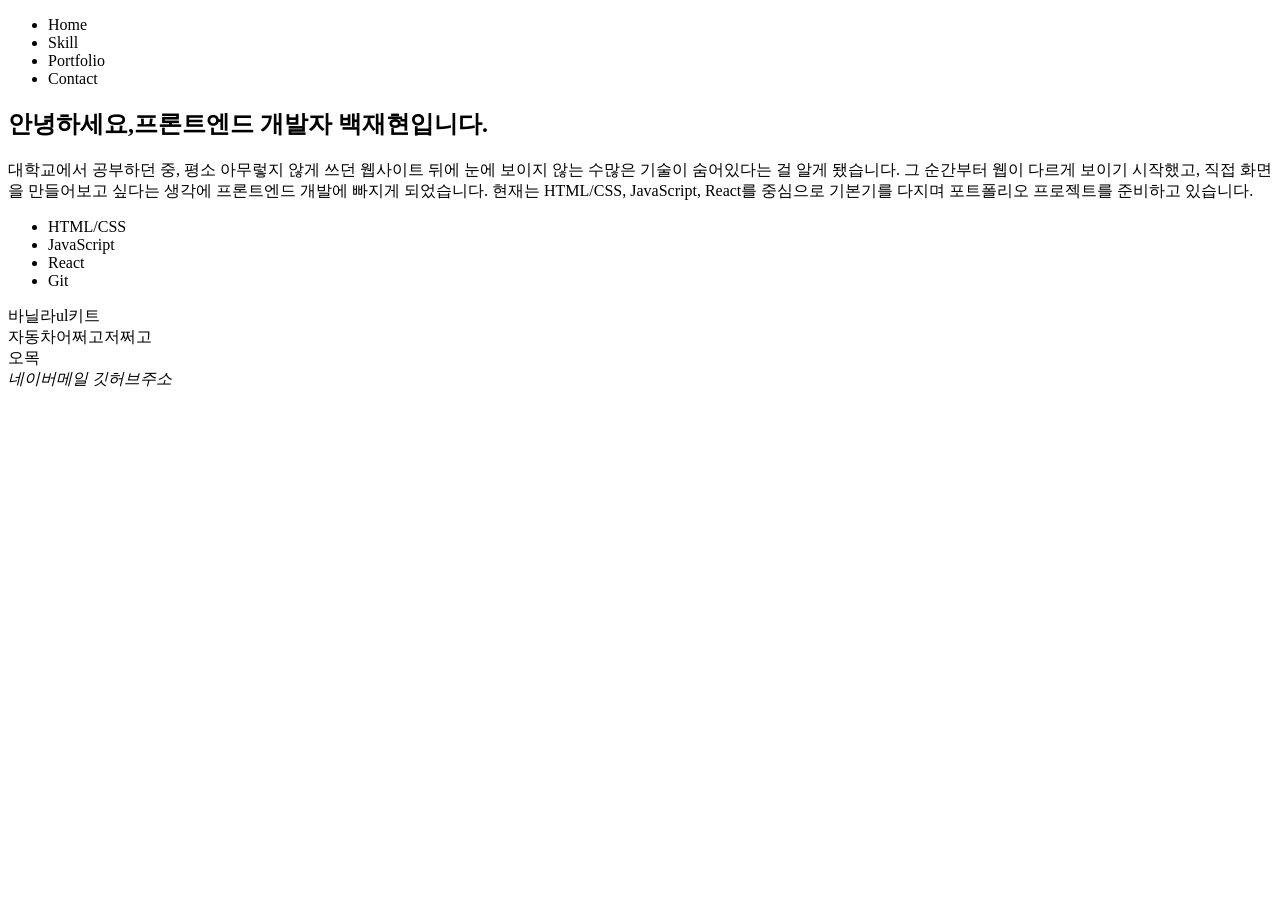
==== index.html @ 28aeefb8 "Initial commit" ====
<!DOCTYPE html>
<html lang="en">
<head>
  <meta charset="UTF-8">
  <meta name="viewport" content="width=device-width, initial-scale=1.0">
  <title>백재현</title>
</head>
<body>
  <header>

    <nav>
      <ul>
        <li>Home</li>
        <li>Skill</li>
        <li>Portfolio</li>
        <li>Contact</li>
      </ul>
    </nav>
  </header>

  <main>
  <section>
    <h1>안녕하세요,프론트엔드 개발자 백재현입니다.</h1>
    <p> 

      대학교에서 공부하던 중, 평소 아무렇지 않게 쓰던
      웹사이트 뒤에 눈에 보이지 않는 수많은 기술이 숨어있다는 걸 알게 됐습니다.
      
      그 순간부터 웹이 다르게 보이기 시작했고,
      직접 화면을 만들어보고 싶다는 생각에 프론트엔드 개발에 빠지게 되었습니다.
      
      현재는 HTML/CSS, JavaScript, React를 중심으로 기본기를 다지며
      포트폴리오 프로젝트를 준비하고 있습니다.</p>
      
  </section>
  <section>
     <ul>
      <li>HTML/CSS</li>
      <li>JavaScript</li>
      <li>React</li>
      <li>Git</li>
      </ul>
    
  </section>
  <section>
    <article>바닐라ul키트</article>
    <article>자동차어쩌고저쩌고</article>
    <article>오목</article>
  </section>
  </main>

  <footer>
<address>
  네이버메일
  깃허브주소 
  
</address>
 
  </footer>
</body>
</html>
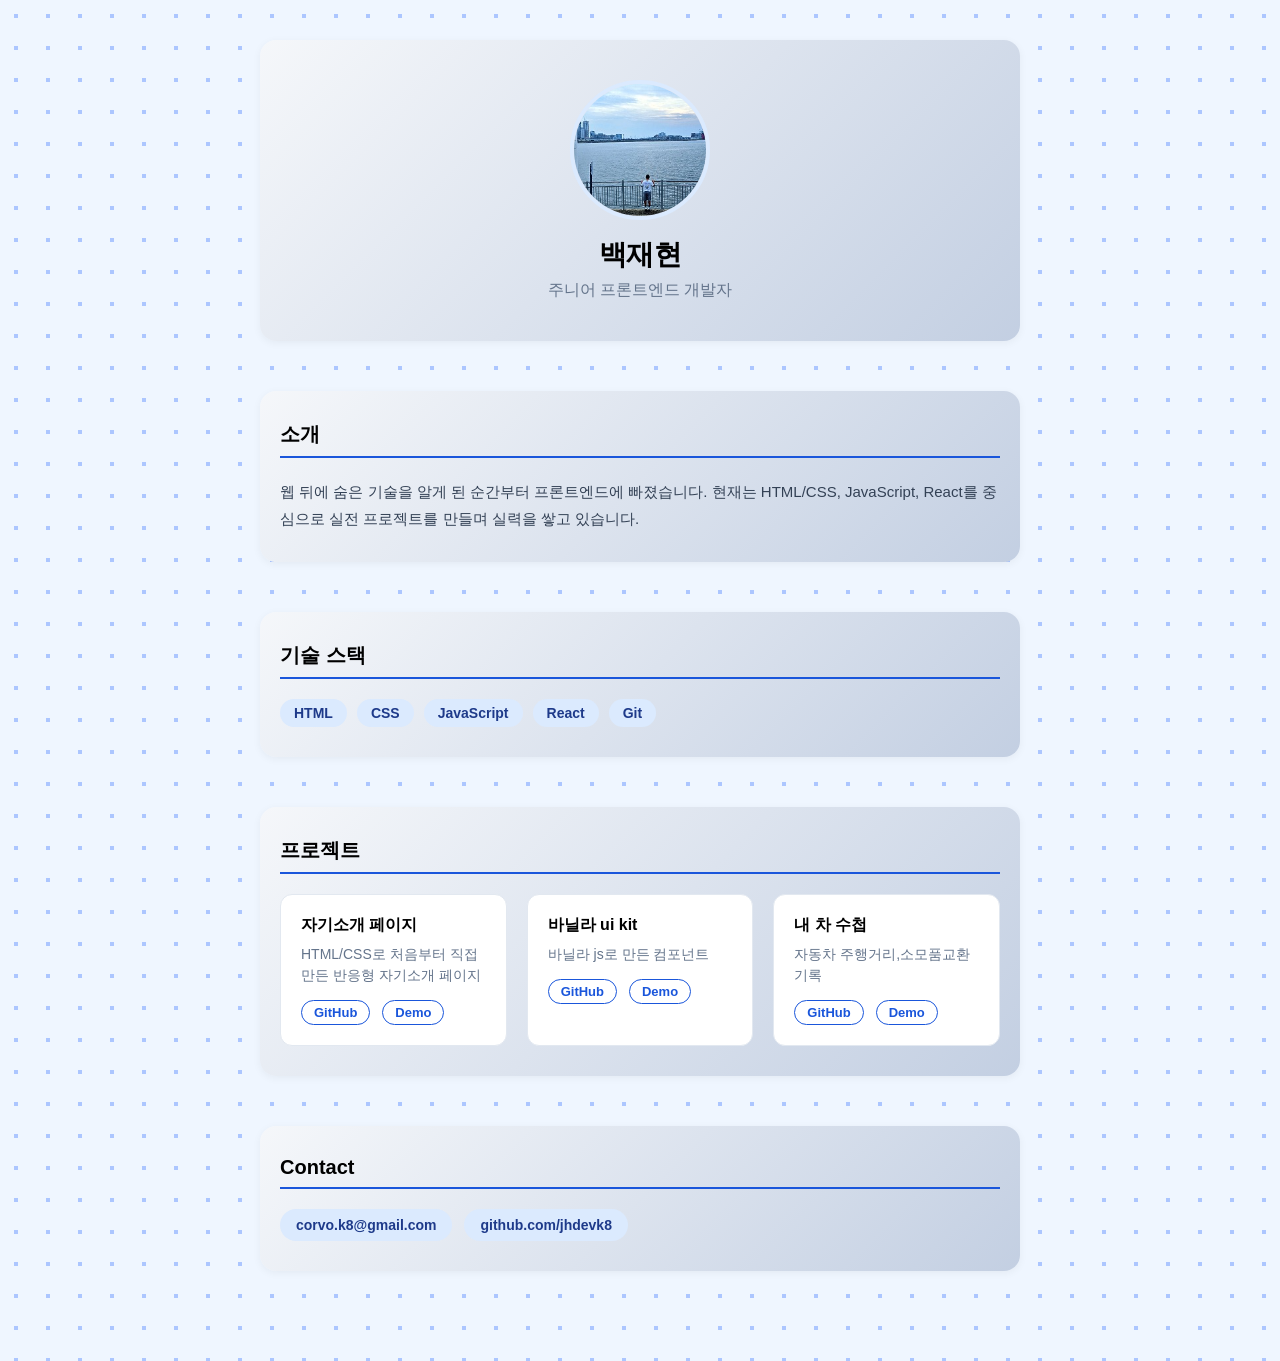
==== commit 919d9683: "Add root index.html for GitHub Pages and update repo link Co-Authored-By: Claude Opus 5.5 <noreply@a" ====
--- a/index.html
+++ b/index.html
@@ -1,61 +1,11 @@
 <!DOCTYPE html>
-<html lang="en">
+<html lang="ko">
 <head>
   <meta charset="UTF-8">
-  <meta name="viewport" content="width=device-width, initial-scale=1.0">
-  <title>백재현</title>
+  <meta http-equiv="refresh" content="0; url=dev/resume.html">
+  <title>백재현 포트폴리오</title>
 </head>
 <body>
-  <header>
-
-    <nav>
-      <ul>
-        <li>Home</li>
-        <li>Skill</li>
-        <li>Portfolio</li>
-        <li>Contact</li>
-      </ul>
-    </nav>
-  </header>
-
-  <main>
-  <section>
-    <h1>안녕하세요,프론트엔드 개발자 백재현입니다.</h1>
-    <p> 
-
-      대학교에서 공부하던 중, 평소 아무렇지 않게 쓰던
-      웹사이트 뒤에 눈에 보이지 않는 수많은 기술이 숨어있다는 걸 알게 됐습니다.
-      
-      그 순간부터 웹이 다르게 보이기 시작했고,
-      직접 화면을 만들어보고 싶다는 생각에 프론트엔드 개발에 빠지게 되었습니다.
-      
-      현재는 HTML/CSS, JavaScript, React를 중심으로 기본기를 다지며
-      포트폴리오 프로젝트를 준비하고 있습니다.</p>
-      
-  </section>
-  <section>
-     <ul>
-      <li>HTML/CSS</li>
-      <li>JavaScript</li>
-      <li>React</li>
-      <li>Git</li>
-      </ul>
-    
-  </section>
-  <section>
-    <article>바닐라ul키트</article>
-    <article>자동차어쩌고저쩌고</article>
-    <article>오목</article>
-  </section>
-  </main>
-
-  <footer>
-<address>
-  네이버메일
-  깃허브주소 
-  
-</address>
- 
-  </footer>
+  <a href="dev/resume.html">포트폴리오로 이동</a>
 </body>
-</html>+</html>
